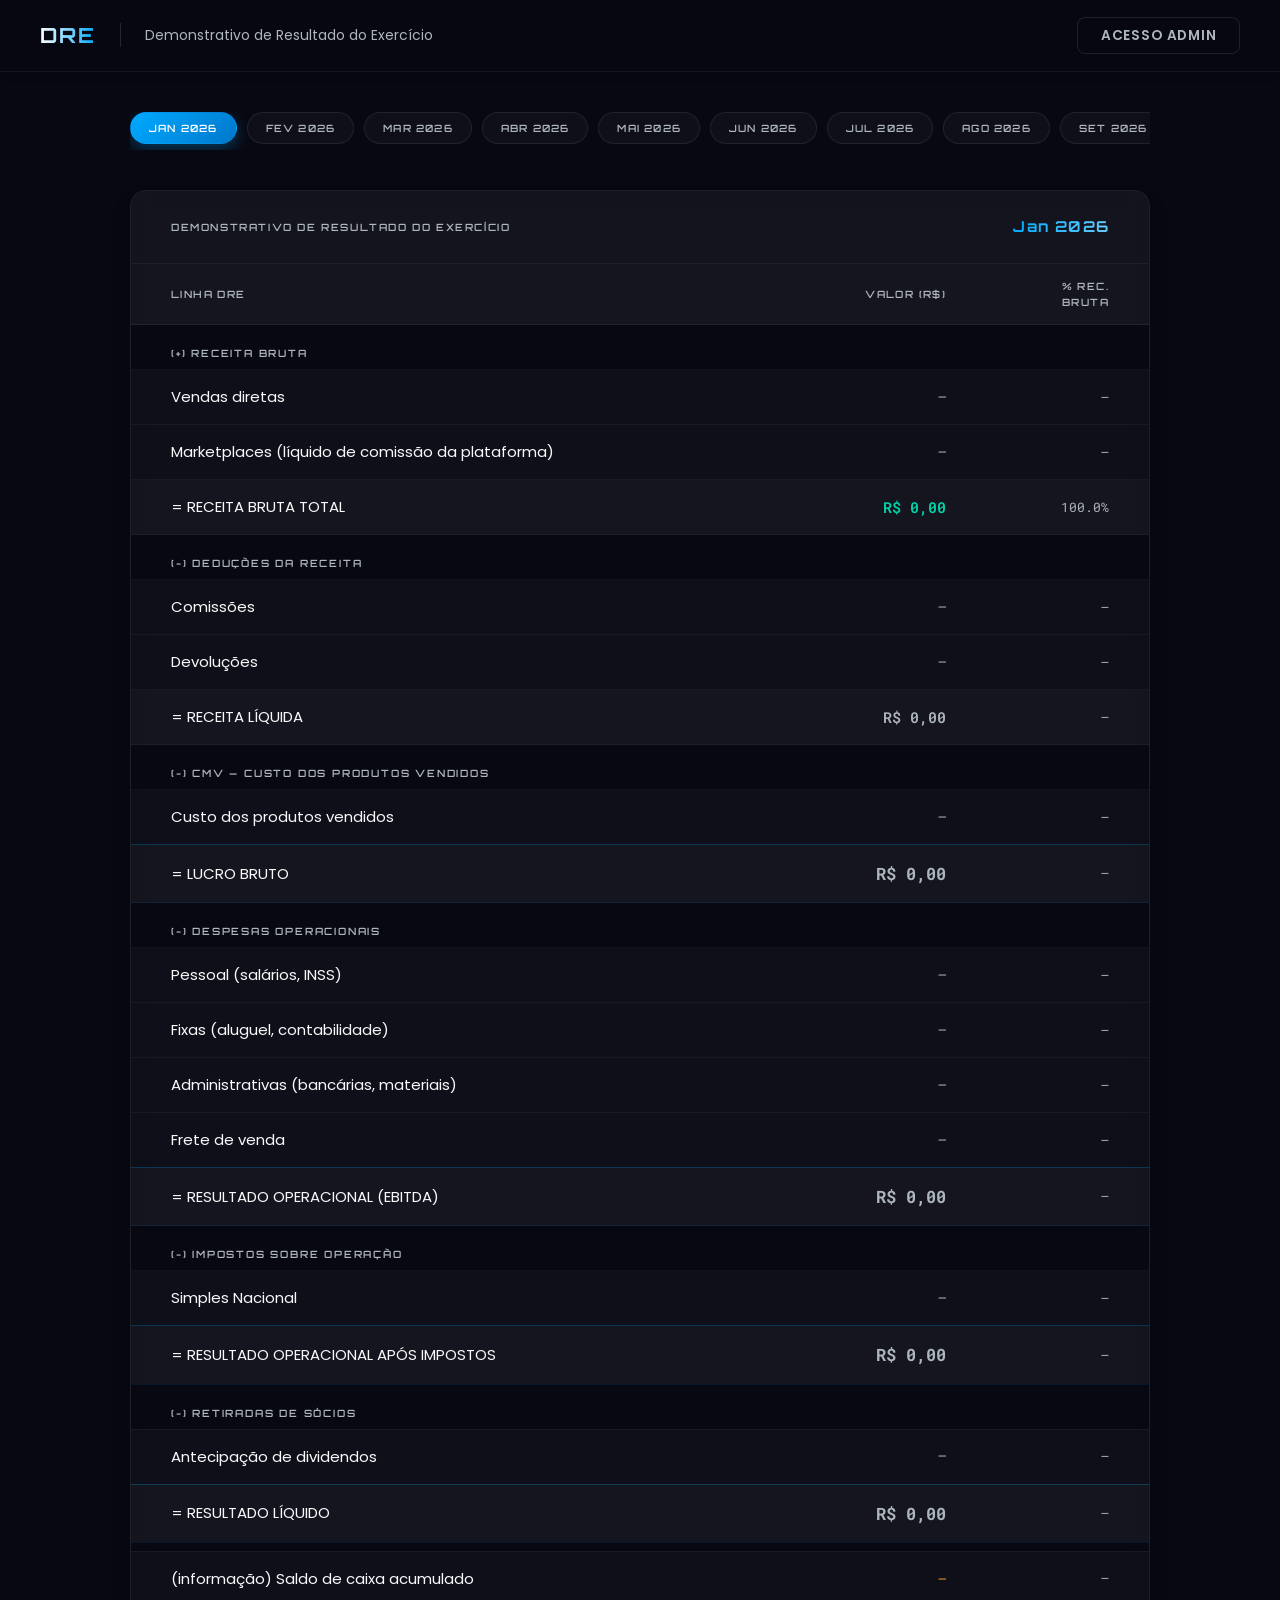
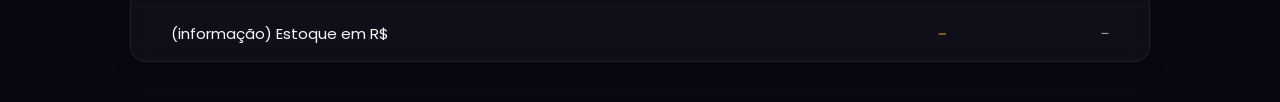
==== index.html @ 2631ae78 "Rename overcel-dre.html to index.html" ====
<!DOCTYPE html>
<html lang="pt-BR">
<head>
  <meta charset="UTF-8" />
  <meta name="viewport" content="width=device-width, initial-scale=1.0" />
  <title>DRE &mdash; Portal Financeiro</title>
  <link rel="preconnect" href="https://fonts.googleapis.com" />
  <link rel="preconnect" href="https://fonts.gstatic.com" crossorigin />
  <link href="https://fonts.googleapis.com/css2?family=Orbitron:wght@400;600;700;800&family=Poppins:wght@400;500;600;700&family=Roboto+Mono:wght@400;500;600&display=swap" rel="stylesheet" />
  <link rel="stylesheet" href="styles.css" />
</head>
<body>
<div id="app">

  <header>
    <div class="header-left">
      <span class="logo">DRE</span>
      <div class="logo-sep"></div>
      <span class="logo-title">Demonstrativo de Resultado do Exerc&#237;cio</span>
    </div>
    <div class="header-right" id="header-actions"></div>
  </header>

  <main>
    <div class="month-nav" id="month-nav"></div>
    <div id="dre-container"></div>
  </main>

</div>

<div id="status-bar"></div>

<div class="overlay" id="modal-login" style="display:none;">
  <div class="modal">
    <div class="modal-title">Acesso administrativo</div>
    <div class="form-group">
      <label class="form-label">Senha</label>
      <input type="password" class="form-input" id="login-password" placeholder="Digite a senha de admin" />
    </div>
    <div class="form-error" id="login-error"></div>
    <div class="form-row">
      <button class="btn btn-ghost" onclick="closeModal('modal-login')">Cancelar</button>
      <button class="btn btn-accent" onclick="doLogin()">Entrar</button>
    </div>
  </div>
</div>

<div class="overlay" id="modal-config" style="display:none;">
  <div class="modal">
    <div class="modal-title">Configura&#231;&#227;o do reposit&#243;rio</div>
    <div class="form-group">
      <label class="form-label">Usu&#225;rio GitHub</label>
      <input type="text" class="form-input" id="cfg-user" placeholder="ex: seunome" />
    </div>
    <div class="form-group">
      <label class="form-label">Nome do reposit&#243;rio</label>
      <input type="text" class="form-input" id="cfg-repo" placeholder="ex: dre-portal" />
    </div>
    <div class="form-group">
      <label class="form-label">Personal Access Token (PAT)</label>
      <input type="password" class="form-input" id="cfg-pat" placeholder="ghp_xxxxxxxxxxxxxxxxxxxx" />
      <div class="form-help">Permiss&#227;o necess&#225;ria: Contents (read + write).<br>Armazenado apenas no seu navegador via localStorage.</div>
    </div>
    <div class="form-error" id="config-error"></div>
    <div class="form-row">
      <button class="btn btn-ghost" onclick="closeModal('modal-config')">Cancelar</button>
      <button class="btn btn-accent" onclick="saveConfig()">Salvar configura&#231;&#227;o</button>
    </div>
  </div>
</div>

<script>
'use strict';

/* ─── CONFIG ─────────────────────────────────────────────── */
var ADMIN_PASSWORD = 'admin123';
var DASH = '\u2014';

/* ─── ESTRUTURA DA DRE ───────────────────────────────────── */
var DRE_STRUCTURE = [
  { type: 'section', label: '(+) RECEITA BRUTA' },
  { type: 'sub', key: 'vendas_diretas',  label: 'Vendas diretas' },
  { type: 'sub', key: 'marketplaces',    label: 'Marketplaces (l\u00edquido de comiss\u00e3o da plataforma)' },
  { type: 'total', id: 'receita_bruta',  label: '= RECEITA BRUTA TOTAL', color: 'positive' },

  { type: 'section', label: '(-) DEDU\u00c7\u00d5ES DA RECEITA' },
  { type: 'sub', key: 'comissoes',       label: 'Comiss\u00f5es' },
  { type: 'sub', key: 'devolucoes',      label: 'Devolu\u00e7\u00f5es' },
  { type: 'total', id: 'receita_liquida', label: '= RECEITA L\u00cdQUIDA', color: 'dynamic' },

  { type: 'section', label: '(-) CMV \u2014 CUSTO DOS PRODUTOS VENDIDOS' },
  { type: 'sub', key: 'cmv',             label: 'Custo dos produtos vendidos' },
  { type: 'total-grand', id: 'lucro_bruto', label: '= LUCRO BRUTO', color: 'dynamic', showPct: true },

  { type: 'section', label: '(-) DESPESAS OPERACIONAIS' },
  { type: 'sub', key: 'pessoal',         label: 'Pessoal (sal\u00e1rios, INSS)' },
  { type: 'sub', key: 'fixas',           label: 'Fixas (aluguel, contabilidade)' },
  { type: 'sub', key: 'administrativas', label: 'Administrativas (banc\u00e1rias, materiais)' },
  { type: 'sub', key: 'frete_venda',     label: 'Frete de venda' },
  { type: 'total-grand', id: 'ebitda',   label: '= RESULTADO OPERACIONAL (EBITDA)', color: 'dynamic', showPct: false },

  { type: 'section', label: '(-) IMPOSTOS SOBRE OPERA\u00c7\u00c3O' },
  { type: 'sub', key: 'simples',         label: 'Simples Nacional' },
  { type: 'total-grand', id: 'res_apos_imp', label: '= RESULTADO OPERACIONAL AP\u00d3S IMPOSTOS', color: 'dynamic', showPct: false },

  { type: 'section', label: '(-) RETIRADAS DE S\u00d3CIOS' },
  { type: 'sub', key: 'dividendos',      label: 'Antecipa\u00e7\u00e3o de dividendos' },
  { type: 'total-grand', id: 'res_liquido', label: '= RESULTADO L\u00cdQUIDO', color: 'dynamic', showPct: true },

  { type: 'divider' },
  { type: 'info', key: 'saldo_caixa',    label: '(informa\u00e7\u00e3o) Saldo de caixa acumulado' },
  { type: 'info', key: 'estoque',        label: '(informa\u00e7\u00e3o) Estoque em R$' }
];

/* ─── STATE ──────────────────────────────────────────────── */
var isAdmin      = false;
var isEditMode   = false;
var currentMonth = '2026-01';
var allData      = {};
var githubConfig = {};

/* ─── MONTHS ─────────────────────────────────────────────── */
function generateMonths() {
  return [
    '2026-01','2026-02','2026-03','2026-04',
    '2026-05','2026-06','2026-07','2026-08',
    '2026-09','2026-10','2026-11','2026-12'
  ];
}

function formatMonthLabel(key) {
  var parts = key.split('-');
  var y = parts[0];
  var m = parseInt(parts[1], 10);
  var names = ['Jan','Fev','Mar','Abr','Mai','Jun','Jul','Ago','Set','Out','Nov','Dez'];
  return names[m - 1] + ' ' + y;
}

/* ─── CALCULATIONS ───────────────────────────────────────── */
function calcTotals(d) {
  var receita_bruta   = (d.vendas_diretas || 0) + (d.marketplaces || 0);
  var deducoes        = (d.comissoes || 0) + (d.devolucoes || 0);
  var receita_liquida = receita_bruta - deducoes;
  var lucro_bruto     = receita_liquida - (d.cmv || 0);
  var desp_op         = (d.pessoal || 0) + (d.fixas || 0) + (d.administrativas || 0) + (d.frete_venda || 0);
  var ebitda          = lucro_bruto - desp_op;
  var res_apos_imp    = ebitda - (d.simples || 0);
  var res_liquido     = res_apos_imp - (d.dividendos || 0);
  return {
    receita_bruta:   receita_bruta,
    receita_liquida: receita_liquida,
    lucro_bruto:     lucro_bruto,
    ebitda:          ebitda,
    res_apos_imp:    res_apos_imp,
    res_liquido:     res_liquido
  };
}

/* ─── FORMAT ─────────────────────────────────────────────── */
function fmtBRL(v) {
  if (v === null || v === undefined) return DASH;
  return new Intl.NumberFormat('pt-BR', {
    style: 'currency', currency: 'BRL',
    minimumFractionDigits: 2, maximumFractionDigits: 2
  }).format(v);
}

function fmtPct(val, base) {
  if (!base) return DASH;
  return (val / base * 100).toFixed(1) + '%';
}

function valClass(v) {
  if (v === 0) return 'val-zero';
  return v > 0 ? 'val-positive' : 'val-negative';
}

/* ─── RENDER MONTH NAV ───────────────────────────────────── */
function renderMonthNav() {
  var months = generateMonths();
  var nav    = document.getElementById('month-nav');
  nav.innerHTML = '';

  months.forEach(function(m) {
    var btn = document.createElement('button');
    btn.className   = 'month-tab' + (m === currentMonth ? ' active' : '');
    btn.textContent = formatMonthLabel(m);
    btn.addEventListener('click', function() {
      if (isEditMode) {
        if (!confirm('H\u00e1 edi\u00e7\u00f5es em andamento. Deseja descart\u00e1-las?')) return;
        isEditMode = false;
      }
      currentMonth = m;
      renderAll();
    });
    nav.appendChild(btn);
  });
}

/* ─── RENDER HEADER ──────────────────────────────────────── */
function renderHeaderActions() {
  var el = document.getElementById('header-actions');
  el.innerHTML = '';

  if (isAdmin) {
    var badge = document.createElement('span');
    badge.className   = 'badge-admin';
    badge.textContent = 'Admin';
    el.appendChild(badge);

    if (isEditMode) {
      var btnCancel = document.createElement('button');
      btnCancel.className   = 'btn btn-ghost';
      btnCancel.textContent = 'Cancelar';
      btnCancel.addEventListener('click', cancelEdit);
      el.appendChild(btnCancel);

      var btnSave = document.createElement('button');
      btnSave.className   = 'btn btn-accent';
      btnSave.textContent = 'Salvar';
      btnSave.addEventListener('click', saveData);
      el.appendChild(btnSave);
    } else {
      var btnEdit = document.createElement('button');
      btnEdit.className   = 'btn btn-outline';
      btnEdit.textContent = 'Editar m\u00eas';
      btnEdit.addEventListener('click', startEdit);
      el.appendChild(btnEdit);
    }

    var btnCfg = document.createElement('button');
    btnCfg.className   = 'btn btn-ghost';
    btnCfg.textContent = 'Config GitHub';
    btnCfg.addEventListener('click', function() { openModal('modal-config'); });
    el.appendChild(btnCfg);

    var btnOut = document.createElement('button');
    btnOut.className   = 'btn btn-ghost';
    btnOut.textContent = 'Sair';
    btnOut.addEventListener('click', doLogout);
    el.appendChild(btnOut);
  } else {
    var btnLogin = document.createElement('button');
    btnLogin.className   = 'btn btn-ghost';
    btnLogin.textContent = 'Acesso admin';
    btnLogin.addEventListener('click', function() { openModal('modal-login'); });
    el.appendChild(btnLogin);
  }
}

/* ─── RENDER DRE ─────────────────────────────────────────── */
function emptyMonth() {
  return {
    vendas_diretas: 0, marketplaces: 0, comissoes: 0, devolucoes: 0,
    cmv: 0, pessoal: 0, fixas: 0, administrativas: 0, frete_venda: 0,
    simples: 0, dividendos: 0, saldo_caixa: 0, estoque: 0
  };
}

function renderDRE() {
  var container = document.getElementById('dre-container');
  var data      = allData[currentMonth] || emptyMonth();
  var totals    = calcTotals(data);
  var rb        = totals.receita_bruta;

  container.innerHTML = '';

  var wrapper = document.createElement('div');
  wrapper.className = 'dre-wrapper';

  /* header da tabela */
  var dreHead  = document.createElement('div');
  dreHead.className = 'dre-header';

  var titleSpan = document.createElement('span');
  titleSpan.className   = 'dre-header-title';
  titleSpan.textContent = 'Demonstrativo de Resultado do Exerc\u00edcio';

  var monthSpan = document.createElement('span');
  monthSpan.className   = 'dre-month-label';
  monthSpan.textContent = formatMonthLabel(currentMonth);

  dreHead.appendChild(titleSpan);
  dreHead.appendChild(monthSpan);
  wrapper.appendChild(dreHead);

  /* table */
  var table   = document.createElement('table');
  var thead   = document.createElement('thead');
  var headRow = document.createElement('tr');

  ['Linha DRE', 'Valor (R$)', '% Rec. Bruta'].forEach(function(h, i) {
    var th = document.createElement('th');
    th.textContent = h;
    th.style.width = ['60%','24%','16%'][i];
    headRow.appendChild(th);
  });
  thead.appendChild(headRow);
  table.appendChild(thead);

  var tbody = document.createElement('tbody');

  DRE_STRUCTURE.forEach(function(row) {
    var tr = document.createElement('tr');

    if (row.type === 'section') {
      tr.className = 'row-section-header';
      var td = document.createElement('td');
      td.setAttribute('colspan', '3');
      td.textContent = row.label;
      tr.appendChild(td);
    }

    else if (row.type === 'divider') {
      tr.className = 'row-section-header';
      var td = document.createElement('td');
      td.setAttribute('colspan', '3');
      td.style.padding = '4px 0';
      tr.appendChild(td);
    }

    else if (row.type === 'sub') {
      tr.className = 'row-sub';
      var val      = data[row.key] !== undefined ? data[row.key] : 0;

      var tdLabel  = document.createElement('td');
      var labelDiv = document.createElement('div');
      labelDiv.className   = 'cell-label';
      labelDiv.textContent = row.label;
      tdLabel.appendChild(labelDiv);
      tr.appendChild(tdLabel);

      if (isEditMode) {
        var tdInp = document.createElement('td');
        tdInp.className = 'cell-input';
        tdInp.setAttribute('colspan', '2');
        var inp = document.createElement('input');
        inp.type          = 'number';
        inp.className     = 'edit-input';
        inp.step          = '0.01';
        inp.dataset.key   = row.key;
        inp.value         = val;
        inp.addEventListener('input', onInputChange);
        tdInp.appendChild(inp);
        tr.appendChild(tdInp);
      } else {
        var tdVal = document.createElement('td');
        tdVal.className   = 'cell-value ' + (val === 0 ? 'val-zero' : 'val-neutral');
        tdVal.textContent = val === 0 ? DASH : fmtBRL(val);
        tr.appendChild(tdVal);

        var tdPct = document.createElement('td');
        tdPct.className   = 'cell-pct';
        tdPct.textContent = (val && rb) ? fmtPct(val, rb) : DASH;
        tr.appendChild(tdPct);
      }
    }

    else if (row.type === 'total') {
      tr.className  = 'row-total';
      var val  = totals[row.id];
      var cls  = row.color === 'positive' ? 'val-positive' : valClass(val);
      var pctT = row.id === 'receita_bruta' ? '100.0%' : (rb ? fmtPct(val, rb) : DASH);

      var tdLabel = document.createElement('td');
      var ld      = document.createElement('div');
      ld.className   = 'cell-label';
      ld.textContent = row.label;
      tdLabel.appendChild(ld);
      tr.appendChild(tdLabel);

      var tdVal = document.createElement('td');
      tdVal.className   = 'cell-value ' + cls;
      tdVal.textContent = fmtBRL(val);
      tr.appendChild(tdVal);

      var tdPct = document.createElement('td');
      tdPct.className   = 'cell-pct';
      tdPct.textContent = pctT;
      tr.appendChild(tdPct);
    }

    else if (row.type === 'total-grand') {
      tr.className = 'row-grand-total';
      var val  = totals[row.id];
      var cls  = valClass(val);
      var pctT = rb ? fmtPct(val, rb) : DASH;

      var tdLabel = document.createElement('td');
      var ld      = document.createElement('div');
      ld.className   = 'cell-label';
      ld.textContent = row.label;
      if (row.showPct && rb) {
        var badge = document.createElement('span');
        badge.style.cssText   = 'color:var(--text-muted);font-size:11px;font-weight:400;margin-left:10px;';
        badge.textContent     = '(' + pctT + ')';
        ld.appendChild(badge);
      }
      tdLabel.appendChild(ld);
      tr.appendChild(tdLabel);

      var tdVal = document.createElement('td');
      tdVal.className   = 'cell-value ' + cls;
      tdVal.textContent = fmtBRL(val);
      tr.appendChild(tdVal);

      var tdPct = document.createElement('td');
      tdPct.className   = 'cell-pct';
      tdPct.textContent = pctT;
      tr.appendChild(tdPct);
    }

    else if (row.type === 'info') {
      tr.className = 'row-info';
      var val      = data[row.key] !== undefined ? data[row.key] : 0;

      var tdLabel  = document.createElement('td');
      var ld       = document.createElement('div');
      ld.className   = 'cell-label';
      ld.textContent = row.label;
      tdLabel.appendChild(ld);
      tr.appendChild(tdLabel);

      if (isEditMode) {
        var tdInp = document.createElement('td');
        tdInp.className = 'cell-input';
        tdInp.setAttribute('colspan', '2');
        var inp = document.createElement('input');
        inp.type        = 'number';
        inp.className   = 'edit-input';
        inp.step        = '0.01';
        inp.dataset.key = row.key;
        inp.value       = val;
        inp.addEventListener('input', onInputChange);
        tdInp.appendChild(inp);
        tr.appendChild(tdInp);
      } else {
        var tdVal = document.createElement('td');
        tdVal.className   = 'cell-value';
        tdVal.textContent = val === 0 ? DASH : fmtBRL(val);
        tr.appendChild(tdVal);

        var tdPct = document.createElement('td');
        tdPct.className   = 'cell-pct';
        tdPct.textContent = DASH;
        tr.appendChild(tdPct);
      }
    }

    tbody.appendChild(tr);
  });

  table.appendChild(tbody);
  wrapper.appendChild(table);
  container.appendChild(wrapper);
}

function renderAll() {
  renderMonthNav();
  renderHeaderActions();
  renderDRE();
}

/* ─── EDIT ───────────────────────────────────────────────── */
function startEdit() {
  if (!isAdmin) return;
  if (!allData[currentMonth]) allData[currentMonth] = emptyMonth();
  isEditMode = true;
  renderAll();
  setTimeout(function() {
    var first = document.querySelector('.edit-input');
    if (first) first.focus();
  }, 50);
}

function cancelEdit() {
  isEditMode = false;
  renderAll();
}

function onInputChange() {
  var inputs = document.querySelectorAll('.edit-input');
  var draft  = {};
  inputs.forEach(function(inp) {
    draft[inp.dataset.key] = parseFloat(inp.value) || 0;
  });
  var base = Object.assign({}, allData[currentMonth] || emptyMonth(), draft);
  var t    = calcTotals(base);
  var rb   = t.receita_bruta;

  document.querySelectorAll('.row-total, .row-grand-total').forEach(function(tr) {
    var ld = tr.querySelector('.cell-label');
    if (!ld) return;
    var labelText = ld.firstChild ? ld.firstChild.textContent.trim() : ld.textContent.trim();

    DRE_STRUCTURE.forEach(function(row) {
      if (row.type !== 'total' && row.type !== 'total-grand') return;
      if (labelText !== row.label) return;

      var val  = t[row.id];
      var cls  = row.color === 'positive' ? 'val-positive' : valClass(val);
      var pctT = row.id === 'receita_bruta' ? '100.0%' : (rb ? fmtPct(val, rb) : DASH);

      var tdVal = tr.querySelector('.cell-value');
      var tdPct = tr.querySelector('.cell-pct');
      if (tdVal) { tdVal.textContent = fmtBRL(val); tdVal.className = 'cell-value ' + cls; }
      if (tdPct) { tdPct.textContent = pctT; }

      if (row.type === 'total-grand' && row.showPct) {
        var sp = ld.querySelector('span');
        if (sp) sp.textContent = '(' + pctT + ')';
      }
    });
  });
}

/* ─── AUTH ───────────────────────────────────────────────── */
function doLogin() {
  var pwd = document.getElementById('login-password').value;
  if (pwd === ADMIN_PASSWORD) {
    isAdmin = true;
    closeModal('modal-login');
    document.getElementById('login-password').value = '';
    document.getElementById('login-error').textContent = '';
    githubConfig = loadConfig();
    renderAll();
    if (!githubConfig.user || !githubConfig.repo || !githubConfig.pat) {
      setTimeout(function() { openModal('modal-config'); }, 300);
    }
  } else {
    document.getElementById('login-error').textContent = 'Senha incorreta.';
  }
}

function doLogout() {
  if (isEditMode) {
    if (!confirm('H\u00e1 edi\u00e7\u00f5es em andamento. Deseja descartar e sair?')) return;
  }
  isAdmin    = false;
  isEditMode = false;
  renderAll();
}

/* ─── GITHUB CONFIG ──────────────────────────────────────── */
function loadConfig() {
  try { return JSON.parse(localStorage.getItem('dre_gh_config') || '{}'); }
  catch (e) { return {}; }
}

function saveConfig() {
  var user = document.getElementById('cfg-user').value.trim();
  var repo = document.getElementById('cfg-repo').value.trim();
  var pat  = document.getElementById('cfg-pat').value.trim();
  if (!user || !repo || !pat) {
    document.getElementById('config-error').textContent = 'Todos os campos s\u00e3o obrigat\u00f3rios.';
    return;
  }
  githubConfig = { user: user, repo: repo, pat: pat };
  localStorage.setItem('dre_gh_config', JSON.stringify(githubConfig));
  closeModal('modal-config');
  showStatus('Configura\u00e7\u00e3o salva.', 'success');
}

/* ─── LOAD DATA ──────────────────────────────────────────── */
function loadData() {
  githubConfig = loadConfig();
  var rawUrl   = '';

  if (githubConfig.user && githubConfig.repo) {
    rawUrl = 'https://raw.githubusercontent.com/' + githubConfig.user + '/' + githubConfig.repo + '/main/data.json';
  } else {
    var host  = location.hostname;
    var parts = host.split('.');
    if (parts.length >= 3 && parts[1] === 'github') {
      var user     = parts[0];
      var pathname = location.pathname;
      if (pathname.charAt(0) === '/') { pathname = pathname.slice(1); }
      var repo = pathname.split('/')[0] || (user + '.github.io');
      rawUrl   = 'https://raw.githubusercontent.com/' + user + '/' + repo + '/main/data.json';
    } else {
      rawUrl = './data.json';
    }
  }

  return fetch(rawUrl + '?t=' + Date.now())
    .then(function(res) {
      if (!res.ok) throw new Error('HTTP ' + res.status);
      return res.json();
    })
    .then(function(json) { allData = json; })
    .catch(function(e) {
      allData = {};
      console.warn('data.json nao encontrado:', e.message);
    });
}

/* ─── SAVE DATA ──────────────────────────────────────────── */
function saveData() {
  githubConfig = loadConfig();
  if (!githubConfig.user || !githubConfig.repo || !githubConfig.pat) {
    openModal('modal-config');
    return;
  }

  var inputs = document.querySelectorAll('.edit-input');
  if (!allData[currentMonth]) allData[currentMonth] = emptyMonth();
  inputs.forEach(function(inp) {
    allData[currentMonth][inp.dataset.key] = parseFloat(inp.value) || 0;
  });

  showStatus('Salvando...', 'loading');

  var user   = githubConfig.user;
  var repo   = githubConfig.repo;
  var pat    = githubConfig.pat;
  var apiUrl = 'https://api.github.com/repos/' + user + '/' + repo + '/contents/data.json';

  fetch(apiUrl, {
    headers: { 'Authorization': 'token ' + pat, 'Accept': 'application/vnd.github+json' }
  })
  .then(function(res) {
    if (res.ok) return res.json().then(function(d) { return d.sha; });
    if (res.status === 404) return null;
    throw new Error('Erro ao buscar arquivo: ' + res.status);
  })
  .then(function(sha) {
    var encoded = btoa(unescape(encodeURIComponent(JSON.stringify(allData, null, 2))));
    var body    = { message: 'DRE: atualiza ' + currentMonth, content: encoded };
    if (sha) body.sha = sha;
    return fetch(apiUrl, {
      method: 'PUT',
      headers: {
        'Authorization': 'token ' + pat,
        'Accept': 'application/vnd.github+json',
        'Content-Type': 'application/json'
      },
      body: JSON.stringify(body)
    });
  })
  .then(function(res) {
    if (!res.ok) {
      return res.json().then(function(err) {
        throw new Error(err.message || 'HTTP ' + res.status);
      });
    }
    isEditMode = false;
    showStatus('Salvo com sucesso no GitHub.', 'success');
    renderAll();
  })
  .catch(function(e) {
    showStatus('Erro ao salvar: ' + e.message, 'error');
    console.error(e);
  });
}

/* ─── MODALS ─────────────────────────────────────────────── */
function openModal(id) {
  document.getElementById(id).style.display = 'flex';
  if (id === 'modal-config') {
    var cfg = loadConfig();
    document.getElementById('cfg-user').value = cfg.user || '';
    document.getElementById('cfg-repo').value = cfg.repo || '';
    document.getElementById('cfg-pat').value  = cfg.pat  || '';
    document.getElementById('config-error').textContent = '';
  }
  if (id === 'modal-login') {
    document.getElementById('login-error').textContent = '';
    setTimeout(function() { document.getElementById('login-password').focus(); }, 50);
  }
}

function closeModal(id) {
  document.getElementById(id).style.display = 'none';
}

document.querySelectorAll('.overlay').forEach(function(ov) {
  ov.addEventListener('click', function(e) {
    if (e.target === ov) closeModal(ov.id);
  });
});

document.getElementById('login-password').addEventListener('keydown', function(e) {
  if (e.key === 'Enter') doLogin();
});

/* ─── STATUS BAR ─────────────────────────────────────────── */
var statusTimer = null;
function showStatus(msg, type) {
  type   = type || 'success';
  var el = document.getElementById('status-bar');
  el.textContent = msg;
  el.className   = 'show ' + type;
  if (statusTimer) clearTimeout(statusTimer);
  if (type !== 'loading') {
    statusTimer = setTimeout(function() { el.className = ''; }, 4000);
  }
}

/* ─── INIT ───────────────────────────────────────────────── */
renderAll();
loadData().then(function() { renderAll(); });
</script>
</body>
</html>
---- styles.css ----
/* ─── IMPORTS ────────────────────────────────────────────── */
@import url('https://fonts.googleapis.com/css2?family=Orbitron:wght@400;600;700;800&family=Poppins:wght@400;500;600;700&family=Roboto+Mono:wght@400;500;600&display=swap');

/* ─── TOKENS ─────────────────────────────────────────────── */
:root {
  --primary:       #00aaff;
  --primary-dark:  #0077cc;
  --primary-light: #66ccff;
  --secondary:     #1a1a2e;
  --dark:          #0f0f1b;
  --darker:        #080812;

  --text-light: #f8f9fa;
  --text-muted: #adb5bd;
  --text-dark:  #212529;

  --success: #28a745;
  --warning: #ffc107;
  --danger:  #dc3545;
  --info:    #17a2b8;

  --green: #00d4aa;
  --red:   #e85555;
  --yellow:#e8a020;

  --gradient-primary: linear-gradient(135deg, var(--primary), var(--primary-dark));
  --gradient-dark:    linear-gradient(135deg, var(--secondary), var(--dark));

  --shadow-sm:      0 2px 4px rgba(0,0,0,0.1);
  --shadow-md:      0 4px 8px rgba(0,0,0,0.12);
  --shadow-lg:      0 10px 20px rgba(0,0,0,0.15);
  --shadow-primary: 0 5px 15px rgba(0,170,255,0.3);

  --font-heading: 'Orbitron', sans-serif;
  --font-body:    'Poppins', sans-serif;
  --font-mono:    'Roboto Mono', monospace;

  --spacing-xs:  0.25rem;
  --spacing-sm:  0.5rem;
  --spacing-md:  1rem;
  --spacing-lg:  1.5rem;
  --spacing-xl:  2.5rem;
  --spacing-xxl: 4rem;

  --radius-sm:    0.25rem;
  --radius-md:    0.5rem;
  --radius-lg:    1rem;
  --radius-pill:  50rem;
  --radius-round: 50%;

  --transition-fast:   0.2s ease;
  --transition-normal: 0.3s ease;
  --transition-slow:   0.5s ease;

  --z-back:   -1;
  --z-normal:  1;
  --z-fixed:  100;
  --z-modal: 1000;
}

/* ─── RESET ──────────────────────────────────────────────── */
*, *::before, *::after {
  box-sizing: border-box;
  margin: 0;
  padding: 0;
}

html { scroll-behavior: smooth; }

body {
  font-family: var(--font-body);
  font-size: 16px;
  line-height: 1.6;
  color: var(--text-light);
  background-color: var(--darker);
  overflow-x: hidden;
  -webkit-font-smoothing: antialiased;
}

a {
  text-decoration: none;
  color: var(--primary);
  transition: color var(--transition-normal);
}
a:hover { color: var(--primary-light); }

ul, ol { list-style: none; }
img { max-width: 100%; height: auto; }

button, input, textarea, select {
  font-family: inherit;
  font-size: inherit;
  color: inherit;
}

/* ─── LAYOUT ─────────────────────────────────────────────── */
#app {
  display: flex;
  flex-direction: column;
  min-height: 100vh;
}

/* ─── HEADER ─────────────────────────────────────────────── */
header {
  position: sticky;
  top: 0;
  z-index: var(--z-fixed);
  background: rgba(8, 8, 18, 0.92);
  backdrop-filter: blur(10px);
  -webkit-backdrop-filter: blur(10px);
  border-bottom: 1px solid rgba(255,255,255,0.06);
  box-shadow: var(--shadow-md);
  padding: 0 var(--spacing-xl);
  height: 72px;
  display: flex;
  align-items: center;
  justify-content: space-between;
  transition: all var(--transition-normal);
}

.header-left {
  display: flex;
  align-items: center;
  gap: var(--spacing-lg);
}

.logo {
  font-family: var(--font-heading);
  font-size: 1.3rem;
  font-weight: 700;
  background: linear-gradient(to right, #fff, var(--primary));
  background-clip: text;
  -webkit-background-clip: text;
  color: transparent;
  letter-spacing: 0.1em;
  text-transform: uppercase;
}

.logo-sep {
  width: 1px;
  height: 24px;
  background: rgba(255,255,255,0.12);
}

.logo-title {
  font-family: var(--font-body);
  font-size: 14px;
  font-weight: 400;
  color: var(--text-muted);
}

.header-right {
  display: flex;
  align-items: center;
  gap: var(--spacing-sm);
}

/* ─── BOTÕES ─────────────────────────────────────────────── */
.btn {
  display: inline-flex;
  align-items: center;
  justify-content: center;
  gap: 8px;
  padding: 0.65rem 1.4rem;
  font-family: var(--font-body);
  font-size: 0.85rem;
  font-weight: 600;
  text-transform: uppercase;
  letter-spacing: 0.06em;
  border-radius: var(--radius-md);
  border: none;
  cursor: pointer;
  transition: all var(--transition-normal);
  white-space: nowrap;
  line-height: 1;
}

.btn-ghost {
  background: transparent;
  color: var(--text-muted);
  border: 1px solid rgba(255,255,255,0.1);
}
.btn-ghost:hover {
  background: rgba(255,255,255,0.06);
  color: var(--text-light);
  border-color: rgba(255,255,255,0.2);
}

.btn-accent,
.btn-primary {
  background: var(--gradient-primary);
  color: white;
  border: none;
  box-shadow: var(--shadow-primary);
}
.btn-accent:hover,
.btn-primary:hover {
  background: linear-gradient(135deg, #0095e8, #0068b7);
  transform: translateY(-2px);
  box-shadow: 0 8px 20px rgba(0,170,255,0.4);
  color: white;
}

.btn-outline {
  background: transparent;
  color: var(--primary);
  border: 1px solid var(--primary);
}
.btn-outline:hover {
  background: var(--primary);
  color: white;
  transform: translateY(-2px);
}

.btn-danger {
  background: transparent;
  color: var(--danger);
  border: 1px solid rgba(220,53,69,0.35);
}
.btn-danger:hover { background: rgba(220,53,69,0.1); }

/* ─── BADGE ADMIN ────────────────────────────────────────── */
.badge-admin {
  font-family: var(--font-heading);
  font-size: 10px;
  font-weight: 700;
  padding: 5px 14px;
  background: linear-gradient(135deg,
    rgba(0,170,255,0.15),
    rgba(0,120,200,0.10));
  color: var(--primary);
  border-radius: var(--radius-pill);
  border: 1px solid rgba(0,170,255,0.35);
  letter-spacing: 0.14em;
  text-transform: uppercase;
  box-shadow: 0 0 12px rgba(0,170,255,0.12);
}

/* ─── MAIN ───────────────────────────────────────────────── */
main {
  flex: 1;
  padding: var(--spacing-xl) var(--spacing-xl);
  max-width: 1100px;
  margin: 0 auto;
  width: 100%;
}

/* ─── MONTH NAV ──────────────────────────────────────────── */
.month-nav {
  display: flex;
  align-items: center;
  gap: 10px;
  margin-bottom: var(--spacing-xl);
  overflow-x: auto;
  padding-bottom: 6px;
  scrollbar-width: thin;
  scrollbar-color: rgba(255,255,255,0.08) transparent;
}

.month-nav::-webkit-scrollbar { height: 3px; }
.month-nav::-webkit-scrollbar-track { background: transparent; }
.month-nav::-webkit-scrollbar-thumb {
  background: rgba(255,255,255,0.1);
  border-radius: 2px;
}

.month-tab {
  font-family: var(--font-heading);
  font-size: 10px;
  font-weight: 600;
  padding: 9px 18px;
  border-radius: var(--radius-pill);
  border: 1px solid rgba(255,255,255,0.08);
  background: rgba(255,255,255,0.03);
  color: var(--text-muted);
  cursor: pointer;
  white-space: nowrap;
  transition: all var(--transition-normal);
  letter-spacing: 0.12em;
  text-transform: uppercase;
}

.month-tab:hover {
  background: rgba(255,255,255,0.07);
  color: var(--text-light);
  border-color: rgba(255,255,255,0.18);
}

.month-tab.active {
  background: var(--gradient-primary);
  color: white;
  border-color: transparent;
  box-shadow: var(--shadow-primary);
}

/* ─── DRE WRAPPER ────────────────────────────────────────── */
.dre-wrapper {
  background: rgba(255,255,255,0.03);
  border: 1px solid rgba(255,255,255,0.07);
  border-radius: var(--radius-lg);
  overflow: hidden;
  backdrop-filter: blur(10px);
  box-shadow: var(--shadow-lg);
  animation: fadeInUp 0.4s ease-out;
}

.dre-header {
  padding: var(--spacing-lg) var(--spacing-xl);
  border-bottom: 1px solid rgba(255,255,255,0.05);
  display: flex;
  align-items: center;
  justify-content: space-between;
  background: rgba(255,255,255,0.02);
}

.dre-header-title {
  font-family: var(--font-heading);
  font-size: 10px;
  font-weight: 600;
  color: var(--text-muted);
  text-transform: uppercase;
  letter-spacing: 0.16em;
}

.dre-month-label {
  font-family: var(--font-heading);
  font-size: 15px;
  font-weight: 700;
  background: linear-gradient(to right, var(--primary), var(--primary-light));
  background-clip: text;
  -webkit-background-clip: text;
  color: transparent;
  letter-spacing: 0.08em;
}

/* ─── TABELA ─────────────────────────────────────────────── */
table {
  width: 100%;
  border-collapse: collapse;
}

thead tr {
  background: rgba(255,255,255,0.025);
  border-bottom: 1px solid rgba(255,255,255,0.06);
}

thead th {
  font-family: var(--font-heading);
  font-size: 10px;
  font-weight: 600;
  color: var(--text-muted);
  text-transform: uppercase;
  letter-spacing: 0.14em;
  padding: 14px var(--spacing-xl);
  text-align: left;
}

thead th:not(:first-child) { text-align: right; }

tbody tr {
  border-bottom: 1px solid rgba(255,255,255,0.04);
  transition: background var(--transition-fast);
}

tbody tr:last-child { border-bottom: none; }

tbody tr:hover { background: rgba(255,255,255,0.03); }

td { padding: 0; vertical-align: middle; }

/* ─── CÉLULAS ────────────────────────────────────────────── */
.cell-label {
  padding: 15px var(--spacing-xl);
  font-family: var(--font-body);
  font-size: 15px;
  color: var(--text-light);
}

.cell-value {
  padding: 15px var(--spacing-xl);
  font-family: var(--font-mono);
  font-size: 15px;
  text-align: right;
  white-space: nowrap;
}

.cell-pct {
  padding: 15px var(--spacing-xl);
  font-family: var(--font-mono);
  font-size: 13px;
  text-align: right;
  color: var(--text-muted);
  white-space: nowrap;
  min-width: 100px;
}

/* ─── TIPOS DE LINHA ─────────────────────────────────────── */
.row-section-header td {
  padding: 20px var(--spacing-xl) 8px;
  font-family: var(--font-heading);
  font-size: 10px;
  font-weight: 600;
  color: var(--text-muted);
  text-transform: uppercase;
  letter-spacing: 0.18em;
  background: var(--darker);
  border-bottom: 1px solid rgba(255,255,255,0.04);
}

.row-section-header:hover {
  background: var(--darker) !important;
}

.row-sub td.cell-label {
  padding-left: 52px;
  font-size: 14px;
  color: var(--text-muted);
  font-weight: 400;
}

.row-sub td.cell-value { font-size: 14px; }

.row-total td { background: rgba(255,255,255,0.025); }

.row-total td.cell-label {
  font-family: var(--font-heading);
  font-size: 11px;
  font-weight: 600;
  color: var(--text-light);
  text-transform: uppercase;
  letter-spacing: 0.08em;
  padding-left: var(--spacing-xl);
}

.row-total td.cell-value {
  font-weight: 600;
  font-size: 15px;
}

.row-total:hover td {
  background: rgba(255,255,255,0.04) !important;
}

.row-grand-total td {
  background: rgba(255,255,255,0.025);
  border-top: 1px solid rgba(0,170,255,0.25);
  border-bottom: 1px solid rgba(0,170,255,0.1);
}

.row-grand-total td.cell-label {
  font-family: var(--font-heading);
  font-size: 12px;
  font-weight: 700;
  color: var(--text-light);
  text-transform: uppercase;
  letter-spacing: 0.07em;
}

.row-grand-total td.cell-value {
  font-size: 17px;
  font-weight: 700;
}

.row-grand-total:hover td {
  background: rgba(255,255,255,0.04) !important;
}

.row-info td.cell-label {
  color: var(--yellow);
  font-size: 14px;
}

.row-info td.cell-value {
  color: var(--yellow);
  font-size: 14px;
}

/* ─── CORES DE VALOR ─────────────────────────────────────── */
.val-positive { color: var(--green); }
.val-negative { color: var(--red); }
.val-neutral  { color: var(--text-light); }
.val-zero     { color: var(--text-muted); }

/* ─── INPUTS DE EDIÇÃO ───────────────────────────────────── */
.edit-input {
  font-family: var(--font-mono);
  font-size: 14px;
  background: rgba(255,255,255,0.05);
  border: 1px solid rgba(0,170,255,0.45);
  color: var(--text-light);
  border-radius: var(--radius-md);
  padding: 8px 12px;
  width: 180px;
  text-align: right;
  outline: none;
  transition: border-color var(--transition-fast), box-shadow var(--transition-fast);
}

.edit-input:focus {
  border-color: var(--primary);
  box-shadow: 0 0 0 3px rgba(0,170,255,0.2);
}

.cell-input {
  padding: 8px var(--spacing-xl);
  text-align: right;
}

/* ─── OVERLAY ────────────────────────────────────────────── */
.overlay {
  position: fixed;
  inset: 0;
  background: rgba(8,8,18,0.85);
  display: flex;
  align-items: center;
  justify-content: center;
  z-index: var(--z-modal);
  backdrop-filter: blur(8px);
  -webkit-backdrop-filter: blur(8px);
}

/* ─── MODAL ──────────────────────────────────────────────── */
.modal {
  background: var(--secondary);
  border: 1px solid rgba(255,255,255,0.08);
  border-radius: var(--radius-lg);
  padding: var(--spacing-xl);
  width: 500px;
  max-width: 95vw;
  box-shadow: 0 24px 60px rgba(0,0,0,0.6);
  position: relative;
  overflow: hidden;
}

.modal::before {
  content: '';
  position: absolute;
  top: 0;
  left: 0;
  right: 0;
  height: 2px;
  background: var(--gradient-primary);
  opacity: 0.7;
}

.modal-title {
  font-family: var(--font-heading);
  font-size: 12px;
  font-weight: 700;
  color: var(--primary);
  text-transform: uppercase;
  letter-spacing: 0.18em;
  margin-bottom: var(--spacing-xl);
}

/* ─── FORMULÁRIO ─────────────────────────────────────────── */
.form-group { margin-bottom: var(--spacing-lg); }

.form-label {
  display: block;
  font-family: var(--font-heading);
  font-size: 10px;
  font-weight: 600;
  color: var(--text-muted);
  text-transform: uppercase;
  letter-spacing: 0.14em;
  margin-bottom: var(--spacing-sm);
}

.form-input {
  width: 100%;
  background: rgba(255,255,255,0.04);
  border: 1px solid rgba(255,255,255,0.09);
  color: var(--text-light);
  font-family: var(--font-mono);
  font-size: 14px;
  padding: 13px 16px;
  border-radius: var(--radius-md);
  outline: none;
  transition: border-color var(--transition-normal), box-shadow var(--transition-normal);
}

.form-input:focus {
  border-color: var(--primary);
  box-shadow: 0 0 0 3px rgba(0,170,255,0.2);
}

.form-input::placeholder {
  color: rgba(173,181,189,0.4);
  font-size: 13px;
}

.form-help {
  font-size: 12px;
  color: var(--text-muted);
  margin-top: var(--spacing-xs);
  line-height: 1.6;
}

.form-row {
  display: flex;
  gap: var(--spacing-sm);
  margin-top: var(--spacing-xl);
}

.form-error {
  font-family: var(--font-mono);
  font-size: 12px;
  color: var(--danger);
  margin-top: var(--spacing-sm);
  min-height: 16px;
  letter-spacing: 0.02em;
}

/* ─── STATUS BAR ─────────────────────────────────────────── */
#status-bar {
  position: fixed;
  bottom: 28px;
  right: 28px;
  background: var(--secondary);
  border: 1px solid rgba(255,255,255,0.08);
  border-radius: var(--radius-md);
  padding: 14px 22px;
  font-family: var(--font-mono);
  font-size: 13px;
  color: var(--text-light);
  z-index: 500;
  display: none;
  max-width: 380px;
  box-shadow: 0 10px 30px rgba(0,0,0,0.5);
  letter-spacing: 0.02em;
}

#status-bar.show    { display: block; }
#status-bar.success { border-color: var(--green);   color: var(--green); }
#status-bar.error   { border-color: var(--danger);  color: var(--danger); }
#status-bar.loading { border-color: var(--warning); color: var(--warning); }

/* ─── SCROLLBAR ──────────────────────────────────────────── */
::-webkit-scrollbar       { width: 8px; }
::-webkit-scrollbar-track { background: var(--dark); }
::-webkit-scrollbar-thumb {
  background: var(--primary-dark);
  border-radius: 5px;
}
::-webkit-scrollbar-thumb:hover { background: var(--primary); }

/* ─── ANIMAÇÕES ──────────────────────────────────────────── */
@keyframes fadeInUp {
  from { opacity: 0; transform: translateY(20px); }
  to   { opacity: 1; transform: translateY(0); }
}

/* ─── RESPONSIVO ─────────────────────────────────────────── */
@media (max-width: 900px) {
  header { padding: 0 var(--spacing-lg); height: 64px; }
  main   { padding: var(--spacing-lg); }

  thead th:last-child,
  td:last-child { display: none; }

  .logo-title { display: none; }
  .logo-sep   { display: none; }
}

@media (max-width: 600px) {
  header { padding: 0 var(--spacing-md); height: 58px; }
  main   { padding: var(--spacing-md); }

  .logo { font-size: 1rem; }

  .month-tab { font-size: 9px; padding: 7px 13px; }

  .cell-label  { padding: 12px var(--spacing-lg); font-size: 13px; }
  .cell-value  { padding: 12px var(--spacing-lg); font-size: 13px; }
  .cell-pct    { padding: 12px var(--spacing-lg); }

  .row-sub td.cell-label  { padding-left: 32px; }
  .row-grand-total td.cell-value { font-size: 15px; }

  .dre-header { flex-direction: column; align-items: flex-start; gap: 4px; }

  .modal { padding: var(--spacing-lg); }
}
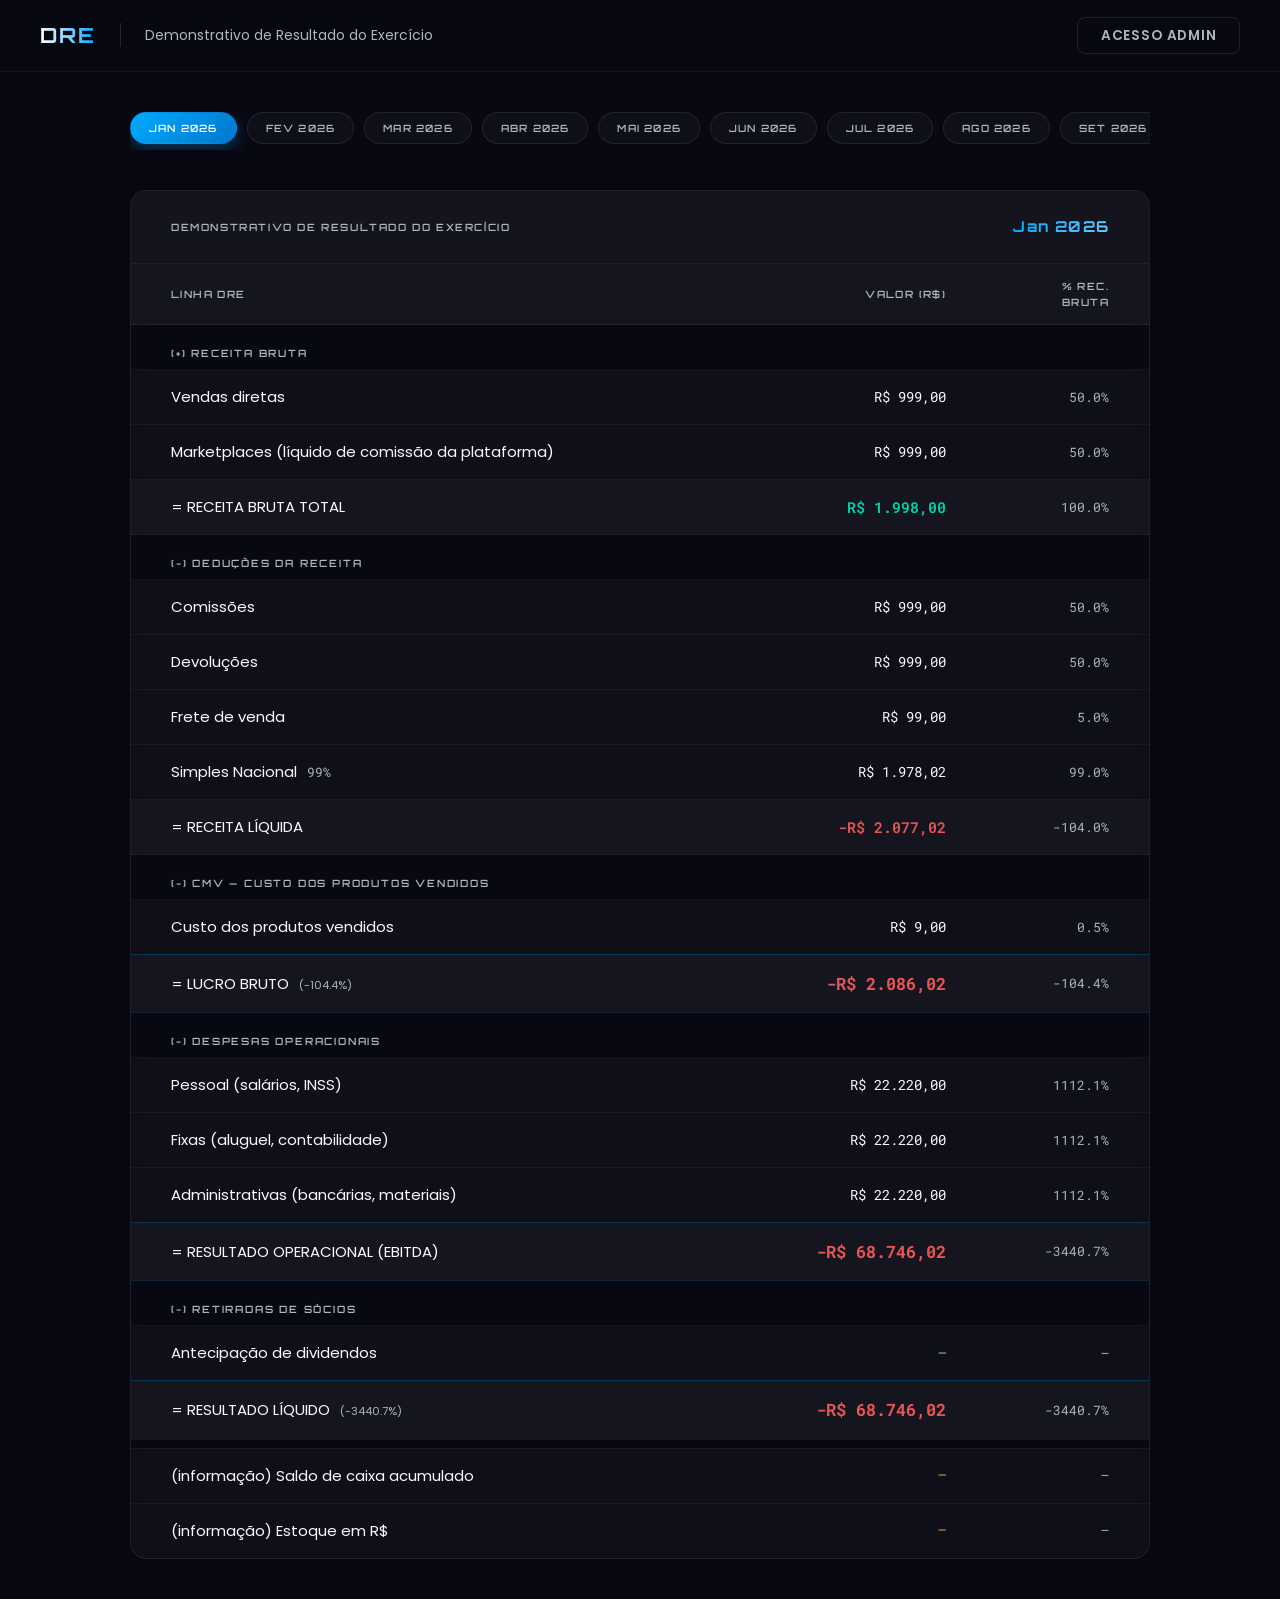
==== commit 4157792e: "update index.html Co-Authored-By: Claude Sonnet 4.6 <noreply@anthropic.com>" ====
--- a/index.html
+++ b/index.html
@@ -72,44 +72,42 @@
 <script>
 'use strict';
 
-/* ─── CONFIG ─────────────────────────────────────────────── */
 var ADMIN_PASSWORD = 'admin123';
 var DASH = '\u2014';
 
 /* ─── ESTRUTURA DA DRE ───────────────────────────────────── */
 var DRE_STRUCTURE = [
+
   { type: 'section', label: '(+) RECEITA BRUTA' },
-  { type: 'sub', key: 'vendas_diretas',  label: 'Vendas diretas' },
-  { type: 'sub', key: 'marketplaces',    label: 'Marketplaces (l\u00edquido de comiss\u00e3o da plataforma)' },
-  { type: 'total', id: 'receita_bruta',  label: '= RECEITA BRUTA TOTAL', color: 'positive' },
+  { type: 'sub', key: 'vendas_diretas', label: 'Vendas diretas' },
+  { type: 'sub', key: 'marketplaces',   label: 'Marketplaces (l\u00edquido de comiss\u00e3o da plataforma)' },
+  { type: 'total', id: 'receita_bruta', label: '= RECEITA BRUTA TOTAL', color: 'positive' },
 
   { type: 'section', label: '(-) DEDU\u00c7\u00d5ES DA RECEITA' },
-  { type: 'sub', key: 'comissoes',       label: 'Comiss\u00f5es' },
-  { type: 'sub', key: 'devolucoes',      label: 'Devolu\u00e7\u00f5es' },
+  { type: 'sub',     key: 'comissoes',   label: 'Comiss\u00f5es' },
+  { type: 'sub',     key: 'devolucoes',  label: 'Devolu\u00e7\u00f5es' },
+  { type: 'sub',     key: 'frete_venda', label: 'Frete de venda' },
+  { type: 'sub-pct', key: 'simples_pct', label: 'Simples Nacional', calcId: 'simples_valor' },
   { type: 'total', id: 'receita_liquida', label: '= RECEITA L\u00cdQUIDA', color: 'dynamic' },
 
   { type: 'section', label: '(-) CMV \u2014 CUSTO DOS PRODUTOS VENDIDOS' },
-  { type: 'sub', key: 'cmv',             label: 'Custo dos produtos vendidos' },
+  { type: 'sub', key: 'cmv', label: 'Custo dos produtos vendidos' },
   { type: 'total-grand', id: 'lucro_bruto', label: '= LUCRO BRUTO', color: 'dynamic', showPct: true },
 
   { type: 'section', label: '(-) DESPESAS OPERACIONAIS' },
   { type: 'sub', key: 'pessoal',         label: 'Pessoal (sal\u00e1rios, INSS)' },
   { type: 'sub', key: 'fixas',           label: 'Fixas (aluguel, contabilidade)' },
   { type: 'sub', key: 'administrativas', label: 'Administrativas (banc\u00e1rias, materiais)' },
-  { type: 'sub', key: 'frete_venda',     label: 'Frete de venda' },
   { type: 'total-grand', id: 'ebitda',   label: '= RESULTADO OPERACIONAL (EBITDA)', color: 'dynamic', showPct: false },
 
-  { type: 'section', label: '(-) IMPOSTOS SOBRE OPERA\u00c7\u00c3O' },
-  { type: 'sub', key: 'simples',         label: 'Simples Nacional' },
-  { type: 'total-grand', id: 'res_apos_imp', label: '= RESULTADO OPERACIONAL AP\u00d3S IMPOSTOS', color: 'dynamic', showPct: false },
-
   { type: 'section', label: '(-) RETIRADAS DE S\u00d3CIOS' },
-  { type: 'sub', key: 'dividendos',      label: 'Antecipa\u00e7\u00e3o de dividendos' },
+  { type: 'sub', key: 'dividendos', label: 'Antecipa\u00e7\u00e3o de dividendos' },
   { type: 'total-grand', id: 'res_liquido', label: '= RESULTADO L\u00cdQUIDO', color: 'dynamic', showPct: true },
 
   { type: 'divider' },
-  { type: 'info', key: 'saldo_caixa',    label: '(informa\u00e7\u00e3o) Saldo de caixa acumulado' },
-  { type: 'info', key: 'estoque',        label: '(informa\u00e7\u00e3o) Estoque em R$' }
+  { type: 'info', key: 'saldo_caixa', label: '(informa\u00e7\u00e3o) Saldo de caixa acumulado' },
+  { type: 'info', key: 'estoque',     label: '(informa\u00e7\u00e3o) Estoque em R$' }
+
 ];
 
 /* ─── STATE ──────────────────────────────────────────────── */
@@ -136,22 +134,22 @@
   return names[m - 1] + ' ' + y;
 }
 
-/* ─── CALCULATIONS ───────────────────────────────────────── */
+/* ─── CÁLCULOS ───────────────────────────────────────────── */
 function calcTotals(d) {
   var receita_bruta   = (d.vendas_diretas || 0) + (d.marketplaces || 0);
-  var deducoes        = (d.comissoes || 0) + (d.devolucoes || 0);
+  var simples_valor   = receita_bruta * ((d.simples_pct || 0) / 100);
+  var deducoes        = (d.comissoes || 0) + (d.devolucoes || 0) + (d.frete_venda || 0) + simples_valor;
   var receita_liquida = receita_bruta - deducoes;
   var lucro_bruto     = receita_liquida - (d.cmv || 0);
-  var desp_op         = (d.pessoal || 0) + (d.fixas || 0) + (d.administrativas || 0) + (d.frete_venda || 0);
+  var desp_op         = (d.pessoal || 0) + (d.fixas || 0) + (d.administrativas || 0);
   var ebitda          = lucro_bruto - desp_op;
-  var res_apos_imp    = ebitda - (d.simples || 0);
-  var res_liquido     = res_apos_imp - (d.dividendos || 0);
+  var res_liquido     = ebitda - (d.dividendos || 0);
   return {
     receita_bruta:   receita_bruta,
+    simples_valor:   simples_valor,
     receita_liquida: receita_liquida,
     lucro_bruto:     lucro_bruto,
     ebitda:          ebitda,
-    res_apos_imp:    res_apos_imp,
     res_liquido:     res_liquido
   };
 }
@@ -180,7 +178,6 @@
   var months = generateMonths();
   var nav    = document.getElementById('month-nav');
   nav.innerHTML = '';
-
   months.forEach(function(m) {
     var btn = document.createElement('button');
     btn.className   = 'month-tab' + (m === currentMonth ? ' active' : '');
@@ -248,15 +245,26 @@
   }
 }
 
-/* ─── RENDER DRE ─────────────────────────────────────────── */
+/* ─── EMPTY MONTH ────────────────────────────────────────── */
 function emptyMonth() {
   return {
-    vendas_diretas: 0, marketplaces: 0, comissoes: 0, devolucoes: 0,
-    cmv: 0, pessoal: 0, fixas: 0, administrativas: 0, frete_venda: 0,
-    simples: 0, dividendos: 0, saldo_caixa: 0, estoque: 0
+    vendas_diretas:  0,
+    marketplaces:    0,
+    comissoes:       0,
+    devolucoes:      0,
+    frete_venda:     0,
+    simples_pct:     0,
+    cmv:             0,
+    pessoal:         0,
+    fixas:           0,
+    administrativas: 0,
+    dividendos:      0,
+    saldo_caixa:     0,
+    estoque:         0
   };
 }
 
+/* ─── RENDER DRE ─────────────────────────────────────────── */
 function renderDRE() {
   var container = document.getElementById('dre-container');
   var data      = allData[currentMonth] || emptyMonth();
@@ -268,27 +276,21 @@
   var wrapper = document.createElement('div');
   wrapper.className = 'dre-wrapper';
 
-  /* header da tabela */
-  var dreHead  = document.createElement('div');
+  var dreHead   = document.createElement('div');
   dreHead.className = 'dre-header';
-
   var titleSpan = document.createElement('span');
   titleSpan.className   = 'dre-header-title';
   titleSpan.textContent = 'Demonstrativo de Resultado do Exerc\u00edcio';
-
   var monthSpan = document.createElement('span');
   monthSpan.className   = 'dre-month-label';
   monthSpan.textContent = formatMonthLabel(currentMonth);
-
   dreHead.appendChild(titleSpan);
   dreHead.appendChild(monthSpan);
   wrapper.appendChild(dreHead);
 
-  /* table */
   var table   = document.createElement('table');
   var thead   = document.createElement('thead');
   var headRow = document.createElement('tr');
-
   ['Linha DRE', 'Valor (R$)', '% Rec. Bruta'].forEach(function(h, i) {
     var th = document.createElement('th');
     th.textContent = h;
@@ -303,6 +305,7 @@
   DRE_STRUCTURE.forEach(function(row) {
     var tr = document.createElement('tr');
 
+    /* ── section ── */
     if (row.type === 'section') {
       tr.className = 'row-section-header';
       var td = document.createElement('td');
@@ -311,6 +314,7 @@
       tr.appendChild(td);
     }
 
+    /* ── divider ── */
     else if (row.type === 'divider') {
       tr.className = 'row-section-header';
       var td = document.createElement('td');
@@ -319,6 +323,7 @@
       tr.appendChild(td);
     }
 
+    /* ── sub (valor R$) ── */
     else if (row.type === 'sub') {
       tr.className = 'row-sub';
       var val      = data[row.key] !== undefined ? data[row.key] : 0;
@@ -335,11 +340,11 @@
         tdInp.className = 'cell-input';
         tdInp.setAttribute('colspan', '2');
         var inp = document.createElement('input');
-        inp.type          = 'number';
-        inp.className     = 'edit-input';
-        inp.step          = '0.01';
-        inp.dataset.key   = row.key;
-        inp.value         = val;
+        inp.type        = 'number';
+        inp.className   = 'edit-input';
+        inp.step        = '0.01';
+        inp.dataset.key = row.key;
+        inp.value       = val;
         inp.addEventListener('input', onInputChange);
         tdInp.appendChild(inp);
         tr.appendChild(tdInp);
@@ -348,7 +353,6 @@
         tdVal.className   = 'cell-value ' + (val === 0 ? 'val-zero' : 'val-neutral');
         tdVal.textContent = val === 0 ? DASH : fmtBRL(val);
         tr.appendChild(tdVal);
-
         var tdPct = document.createElement('td');
         tdPct.className   = 'cell-pct';
         tdPct.textContent = (val && rb) ? fmtPct(val, rb) : DASH;
@@ -356,8 +360,73 @@
       }
     }
 
+    /* ── sub-pct (Simples Nacional: % à esquerda, R$ à direita) ── */
+    else if (row.type === 'sub-pct') {
+      tr.className = 'row-sub';
+      var pctVal  = data[row.key] !== undefined ? data[row.key] : 0;
+      var calcVal = totals[row.calcId] || 0;
+
+      /* célula esquerda: label + % */
+      var tdLabel  = document.createElement('td');
+      var labelDiv = document.createElement('div');
+      labelDiv.className   = 'cell-label';
+      labelDiv.style.cssText = 'display:flex;align-items:center;gap:10px;';
+
+      var labelTxt = document.createElement('span');
+      labelTxt.textContent = row.label;
+      labelDiv.appendChild(labelTxt);
+
+      if (isEditMode) {
+        var pctWrap = document.createElement('div');
+        pctWrap.style.cssText = 'display:flex;align-items:center;gap:4px;';
+
+        var inp = document.createElement('input');
+        inp.type        = 'number';
+        inp.className   = 'edit-input';
+        inp.step        = '0.01';
+        inp.min         = '0';
+        inp.max         = '100';
+        inp.placeholder = '0.00';
+        inp.dataset.key = row.key;
+        inp.value       = pctVal;
+        inp.style.width = '90px';
+        inp.addEventListener('input', onInputChange);
+
+        var sign = document.createElement('span');
+        sign.textContent   = '%';
+        sign.style.cssText = 'font-family:var(--font-mono);color:var(--text-muted);font-size:14px;';
+
+        pctWrap.appendChild(inp);
+        pctWrap.appendChild(sign);
+        labelDiv.appendChild(pctWrap);
+      } else {
+        if (pctVal > 0) {
+          var pctBadge = document.createElement('span');
+          pctBadge.textContent   = pctVal + '%';
+          pctBadge.style.cssText = 'font-family:var(--font-mono);font-size:13px;color:var(--text-muted);';
+          labelDiv.appendChild(pctBadge);
+        }
+      }
+
+      tdLabel.appendChild(labelDiv);
+      tr.appendChild(tdLabel);
+
+      /* célula direita: valor R$ calculado */
+      var tdVal = document.createElement('td');
+      tdVal.className      = 'cell-value ' + (calcVal === 0 ? 'val-zero' : 'val-neutral');
+      tdVal.dataset.calcid = row.calcId;
+      tdVal.textContent    = calcVal === 0 ? DASH : fmtBRL(calcVal);
+      tr.appendChild(tdVal);
+
+      var tdPct = document.createElement('td');
+      tdPct.className   = 'cell-pct';
+      tdPct.textContent = (calcVal && rb) ? fmtPct(calcVal, rb) : DASH;
+      tr.appendChild(tdPct);
+    }
+
+    /* ── total ── */
     else if (row.type === 'total') {
-      tr.className  = 'row-total';
+      tr.className = 'row-total';
       var val  = totals[row.id];
       var cls  = row.color === 'positive' ? 'val-positive' : valClass(val);
       var pctT = row.id === 'receita_bruta' ? '100.0%' : (rb ? fmtPct(val, rb) : DASH);
@@ -380,6 +449,7 @@
       tr.appendChild(tdPct);
     }
 
+    /* ── total-grand ── */
     else if (row.type === 'total-grand') {
       tr.className = 'row-grand-total';
       var val  = totals[row.id];
@@ -392,8 +462,8 @@
       ld.textContent = row.label;
       if (row.showPct && rb) {
         var badge = document.createElement('span');
-        badge.style.cssText   = 'color:var(--text-muted);font-size:11px;font-weight:400;margin-left:10px;';
-        badge.textContent     = '(' + pctT + ')';
+        badge.style.cssText = 'color:var(--text-muted);font-size:11px;font-weight:400;margin-left:10px;';
+        badge.textContent   = '(' + pctT + ')';
         ld.appendChild(badge);
       }
       tdLabel.appendChild(ld);
@@ -410,6 +480,7 @@
       tr.appendChild(tdPct);
     }
 
+    /* ── info ── */
     else if (row.type === 'info') {
       tr.className = 'row-info';
       var val      = data[row.key] !== undefined ? data[row.key] : 0;
@@ -439,7 +510,6 @@
         tdVal.className   = 'cell-value';
         tdVal.textContent = val === 0 ? DASH : fmtBRL(val);
         tr.appendChild(tdVal);
-
         var tdPct = document.createElement('td');
         tdPct.className   = 'cell-pct';
         tdPct.textContent = DASH;
@@ -484,10 +554,12 @@
   inputs.forEach(function(inp) {
     draft[inp.dataset.key] = parseFloat(inp.value) || 0;
   });
+
   var base = Object.assign({}, allData[currentMonth] || emptyMonth(), draft);
   var t    = calcTotals(base);
   var rb   = t.receita_bruta;
 
+  /* atualiza totais */
   document.querySelectorAll('.row-total, .row-grand-total').forEach(function(tr) {
     var ld = tr.querySelector('.cell-label');
     if (!ld) return;
@@ -511,6 +583,16 @@
         if (sp) sp.textContent = '(' + pctT + ')';
       }
     });
+  });
+
+  /* atualiza valor R$ do Simples em tempo real */
+  document.querySelectorAll('[data-calcid]').forEach(function(td) {
+    var cid = td.dataset.calcid;
+    if (t[cid] !== undefined) {
+      var v = t[cid];
+      td.textContent = v === 0 ? DASH : fmtBRL(v);
+      td.className   = 'cell-value ' + (v === 0 ? 'val-zero' : 'val-neutral');
+    }
   });
 }
 
@@ -597,7 +679,9 @@
 /* ─── SAVE DATA ──────────────────────────────────────────── */
 function saveData() {
   githubConfig = loadConfig();
+
   if (!githubConfig.user || !githubConfig.repo || !githubConfig.pat) {
+    showStatus('Configure o GitHub primeiro.', 'error');
     openModal('modal-config');
     return;
   }
@@ -620,6 +704,8 @@
   })
   .then(function(res) {
     if (res.ok) return res.json().then(function(d) { return d.sha; });
+    if (res.status === 401) throw new Error('Token inv\u00e1lido. Gere um novo PAT.');
+    if (res.status === 403) throw new Error('Token sem permiss\u00e3o. Marque o escopo "repo".');
     if (res.status === 404) return null;
     throw new Error('Erro ao buscar arquivo: ' + res.status);
   })
@@ -648,8 +734,8 @@
     renderAll();
   })
   .catch(function(e) {
-    showStatus('Erro ao salvar: ' + e.message, 'error');
-    console.error(e);
+    showStatus('Erro: ' + e.message, 'error');
+    console.error('SAVE ERROR:', e);
   });
 }
 
@@ -701,4 +787,4 @@
 loadData().then(function() { renderAll(); });
 </script>
 </body>
-</html>
+</html>
